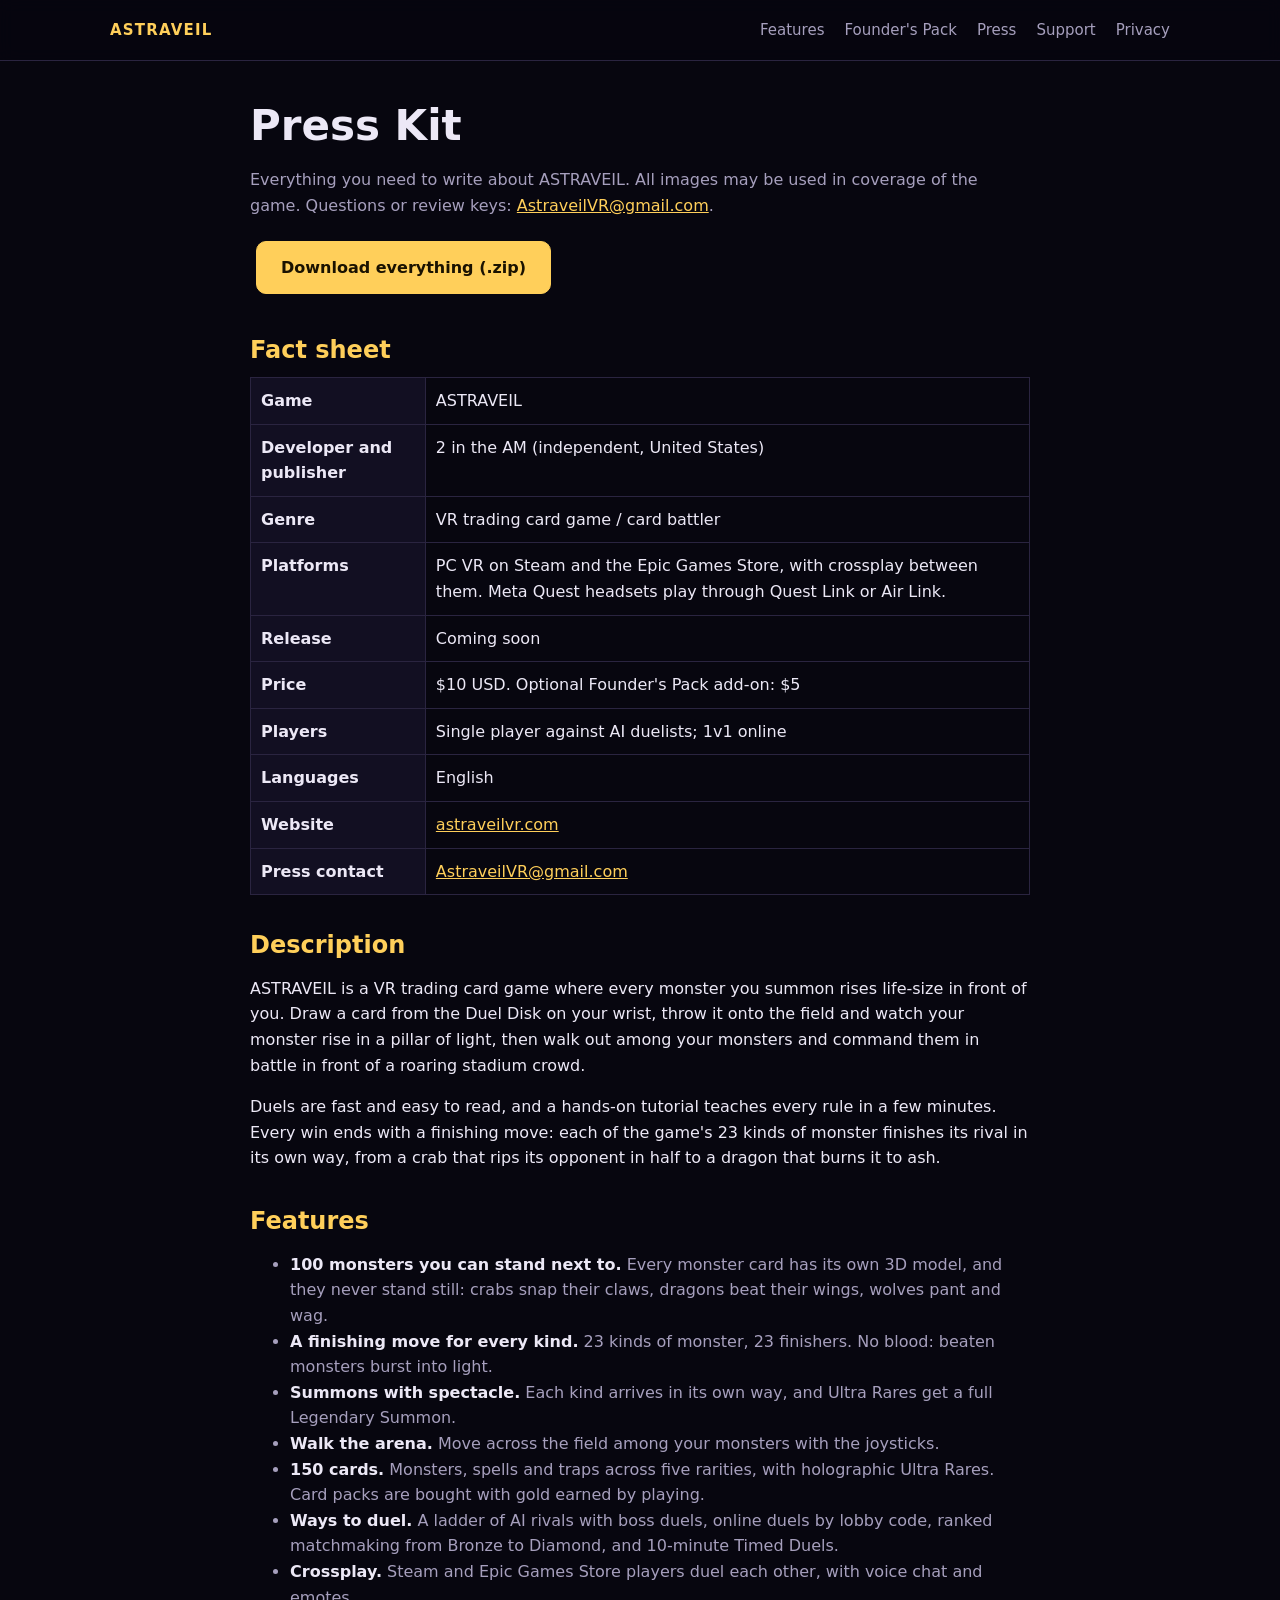
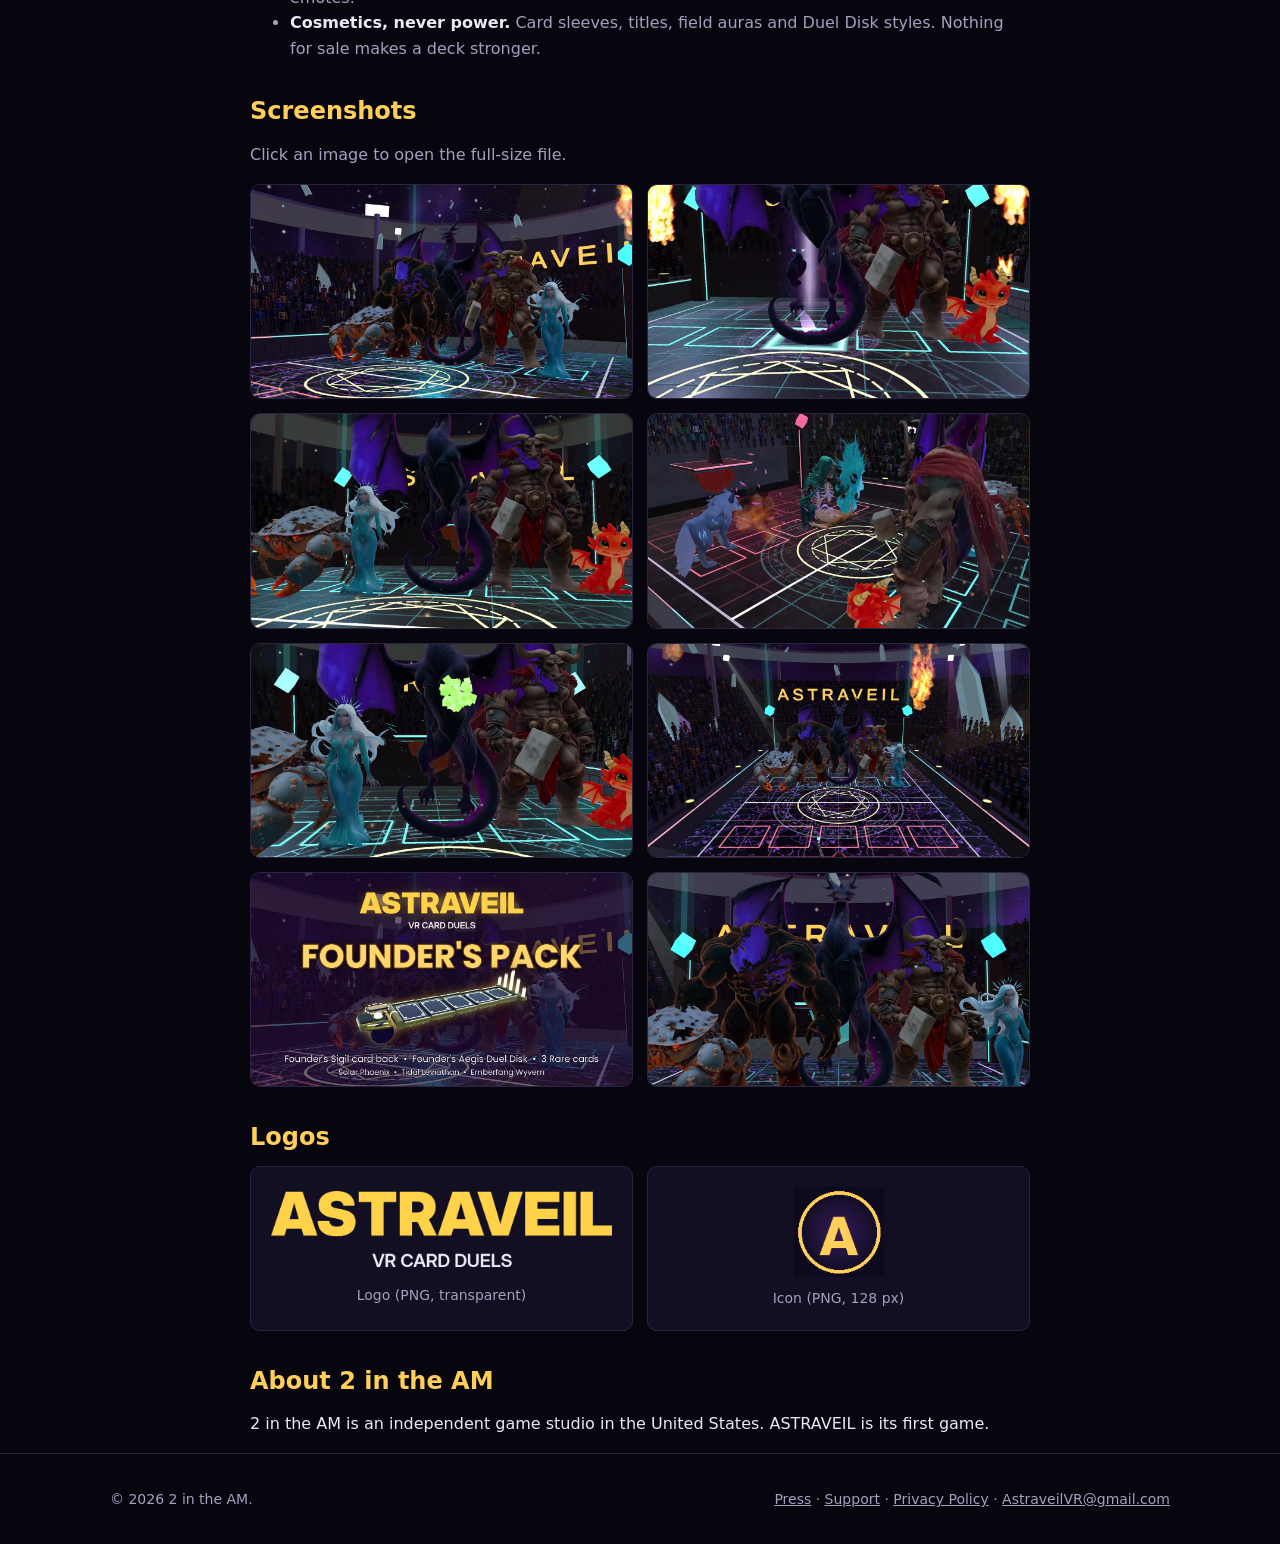
==== presskit.html @ 5bd17490 "Add press kit page and download zip" ====
<!doctype html><html lang="en"><head><meta charset="utf-8"><meta name="viewport" content="width=device-width,initial-scale=1"><title>Press Kit - ASTRAVEIL</title><meta name="description" content="ASTRAVEIL press kit: fact sheet, description, features, logos and screenshots for the VR card dueling game by 2 in the AM."><link rel="icon" href="/img/favicon.png"><link rel="stylesheet" href="/style.css"><meta property="og:title" content="Press Kit - ASTRAVEIL"><meta property="og:description" content="Fact sheet, description, features, logos and screenshots for ASTRAVEIL, a VR card dueling game."><meta property="og:image" content="https://astraveilvr.com/img/hero.jpg">
<style>.kit-shots{display:grid;gap:14px;grid-template-columns:repeat(auto-fit,minmax(260px,1fr));margin:14px 0}.kit-shots a{display:block}.kit-shots img{border-radius:10px;border:1px solid var(--line);aspect-ratio:16/9;object-fit:cover;width:100%}.kit-logos{display:grid;gap:14px;grid-template-columns:repeat(auto-fit,minmax(220px,1fr));margin:14px 0}.kit-logos a{display:grid;place-items:center;background:var(--panel);border:1px solid var(--line);border-radius:10px;padding:20px;min-height:140px;text-decoration:none;color:var(--muted);font-size:14px;gap:10px}.kit-logos img{max-height:90px;width:auto}.doc ul{color:var(--muted)}.doc ul strong{color:var(--text)}</style></head><body>
<nav><div class="wrap"><a class="brand" href="/">ASTRAVEIL</a><a href="/#features" class="hide-sm">Features</a><a href="/#founders" class="hide-sm">Founder&#39;s Pack</a><a href="/presskit.html">Press</a><a href="/support.html">Support</a><a href="/privacy.html">Privacy</a></div></nav>
<main class="wrap doc"><h1>Press Kit</h1><p class="muted">Everything you need to write about ASTRAVEIL. All images may be used in coverage of the game. Questions or review keys: <a href="mailto:AstraveilVR@gmail.com">AstraveilVR@gmail.com</a>.</p>
<p><a class="btn primary" href="/presskit.zip" download>Download everything (.zip)</a></p>

<h2>Fact sheet</h2>
<table><tbody>
<tr><th>Game</th><td>ASTRAVEIL</td></tr>
<tr><th>Developer and publisher</th><td>2 in the AM (independent, United States)</td></tr>
<tr><th>Genre</th><td>VR trading card game / card battler</td></tr>
<tr><th>Platforms</th><td>PC VR on Steam and the Epic Games Store, with crossplay between them. Meta Quest headsets play through Quest Link or Air Link.</td></tr>
<tr><th>Release</th><td>Coming soon</td></tr>
<tr><th>Price</th><td>$10 USD. Optional Founder's Pack add-on: $5</td></tr>
<tr><th>Players</th><td>Single player against AI duelists; 1v1 online</td></tr>
<tr><th>Languages</th><td>English</td></tr>
<tr><th>Website</th><td><a href="https://astraveilvr.com">astraveilvr.com</a></td></tr>
<tr><th>Press contact</th><td><a href="mailto:AstraveilVR@gmail.com">AstraveilVR@gmail.com</a></td></tr>
</tbody></table>

<h2>Description</h2>
<p>ASTRAVEIL is a VR trading card game where every monster you summon rises life-size in front of you. Draw a card from the Duel Disk on your wrist, throw it onto the field and watch your monster rise in a pillar of light, then walk out among your monsters and command them in battle in front of a roaring stadium crowd.</p>
<p>Duels are fast and easy to read, and a hands-on tutorial teaches every rule in a few minutes. Every win ends with a finishing move: each of the game's 23 kinds of monster finishes its rival in its own way, from a crab that rips its opponent in half to a dragon that burns it to ash.</p>

<h2>Features</h2>
<ul>
<li><strong>100 monsters you can stand next to.</strong> Every monster card has its own 3D model, and they never stand still: crabs snap their claws, dragons beat their wings, wolves pant and wag.</li>
<li><strong>A finishing move for every kind.</strong> 23 kinds of monster, 23 finishers. No blood: beaten monsters burst into light.</li>
<li><strong>Summons with spectacle.</strong> Each kind arrives in its own way, and Ultra Rares get a full Legendary Summon.</li>
<li><strong>Walk the arena.</strong> Move across the field among your monsters with the joysticks.</li>
<li><strong>150 cards.</strong> Monsters, spells and traps across five rarities, with holographic Ultra Rares. Card packs are bought with gold earned by playing.</li>
<li><strong>Ways to duel.</strong> A ladder of AI rivals with boss duels, online duels by lobby code, ranked matchmaking from Bronze to Diamond, and 10-minute Timed Duels.</li>
<li><strong>Crossplay.</strong> Steam and Epic Games Store players duel each other, with voice chat and emotes.</li>
<li><strong>Cosmetics, never power.</strong> Card sleeves, titles, field auras and Duel Disk styles. Nothing for sale makes a deck stronger.</li>
</ul>

<h2>Screenshots</h2>
<p class="muted">Click an image to open the full-size file.</p>
<div class="kit-shots">
<a href="/img/shot1.jpg" download><img src="/img/shot1.jpg" alt="Monsters lined up in the arena" loading="lazy"></a>
<a href="/img/shot2.jpg" download><img src="/img/shot2.jpg" alt="Duel gameplay" loading="lazy"></a>
<a href="/img/shot3.jpg" download><img src="/img/shot3.jpg" alt="Duel gameplay" loading="lazy"></a>
<a href="/img/shot4.jpg" download><img src="/img/shot4.jpg" alt="Duel gameplay" loading="lazy"></a>
<a href="/img/shot5.jpg" download><img src="/img/shot5.jpg" alt="Duel gameplay" loading="lazy"></a>
<a href="/img/shot6.jpg" download><img src="/img/shot6.jpg" alt="The arena from above" loading="lazy"></a>
<a href="/img/founders.jpg" download><img src="/img/founders.jpg" alt="The Founder's Pack" loading="lazy"></a>
<a href="/img/hero.jpg" download><img src="/img/hero.jpg" alt="ASTRAVEIL key art" loading="lazy"></a>
</div>

<h2>Logos</h2>
<div class="kit-logos">
<a href="/img/logo.png" download><img src="/img/logo.png" alt="ASTRAVEIL logo">Logo (PNG, transparent)</a>
<a href="/img/app_logo_128.png" download><img src="/img/app_logo_128.png" alt="ASTRAVEIL icon">Icon (PNG, 128 px)</a>
</div>

<h2>About 2 in the AM</h2>
<p>2 in the AM is an independent game studio in the United States. ASTRAVEIL is its first game.</p>
</main>
<footer><div class="wrap"><span>&copy; 2026 2 in the AM.</span><span><a href="/presskit.html">Press</a> &middot; <a href="/support.html">Support</a> &middot; <a href="/privacy.html">Privacy Policy</a> &middot; <a href="mailto:AstraveilVR@gmail.com">AstraveilVR@gmail.com</a></span></div></footer>
</body></html>
---- style.css ----
:root{--bg:#07060f;--panel:#120f22;--line:#2a2440;--text:#ece8f6;--muted:#a69fbd;--gold:#ffcf5a;--violet:#a774ff}
*{box-sizing:border-box}html{scroll-behavior:smooth}
body{margin:0;background:var(--bg);color:var(--text);font:16px/1.6 "Poppins",system-ui,-apple-system,"Segoe UI",Roboto,Arial,sans-serif}
a{color:var(--gold)}a:hover{color:#fff}
img{max-width:100%;display:block}
.wrap{max-width:1100px;margin:0 auto;padding:0 20px}
nav{position:sticky;top:0;z-index:5;background:rgba(7,6,15,.85);backdrop-filter:blur(8px);border-bottom:1px solid var(--line)}
nav .wrap{display:flex;align-items:center;gap:20px;height:60px}
nav .brand{font-weight:800;letter-spacing:.08em;color:var(--gold);text-decoration:none;margin-right:auto}
nav a{color:var(--muted);text-decoration:none;font-size:15px}nav a:hover{color:#fff}
.hero{position:relative;min-height:72vh;display:grid;place-items:center;text-align:center;background:#000 url(img/hero.jpg) center/cover no-repeat}
.hero::after{content:"";position:absolute;inset:0;background:linear-gradient(180deg,rgba(7,6,15,.2),rgba(7,6,15,.55) 60%,var(--bg))}
.hero .inner{position:relative;z-index:1;padding:80px 20px}
.hero img.logo{width:min(560px,85vw);margin:0 auto 18px;filter:drop-shadow(0 6px 24px rgba(0,0,0,.7))}
.hero p{font-size:clamp(18px,2.4vw,22px);max-width:640px;margin:0 auto 28px;color:#fff;text-shadow:0 2px 12px #000}
.btn{display:inline-block;padding:13px 24px;border-radius:10px;font-weight:700;text-decoration:none;margin:6px;border:1px solid var(--gold)}
.btn.primary{background:var(--gold);color:#1a1200}.btn.primary:hover{background:#fff;color:#000}
.btn.ghost{color:var(--gold)}.btn.ghost:hover{background:rgba(255,207,90,.12);color:#fff}
section{padding:70px 0}
h1,h2,h3{line-height:1.2}h2{font-size:clamp(26px,3.5vw,36px);margin:0 0 14px}
.lead{color:var(--muted);max-width:720px;margin:0 0 36px}
.grid{display:grid;gap:20px;grid-template-columns:repeat(auto-fit,minmax(300px,1fr))}
.card{background:var(--panel);border:1px solid var(--line);border-radius:14px;padding:22px}
.card h3{margin:0 0 8px;color:var(--gold);font-size:19px}.card p{margin:0;color:var(--muted)}
.shots{display:grid;gap:14px;grid-template-columns:repeat(auto-fit,minmax(300px,1fr))}
.shots img{border-radius:12px;border:1px solid var(--line);aspect-ratio:16/9;object-fit:cover;width:100%}
.founders{display:grid;gap:30px;grid-template-columns:1.1fr 1fr;align-items:center}
.founders img{border-radius:14px;border:1px solid #6b4a12}
.founders ul{padding-left:20px;color:var(--muted)}
@media(max-width:800px){.founders{grid-template-columns:1fr}nav .wrap{gap:14px}nav a.hide-sm{display:none}}
.doc{max-width:820px}.doc h1{font-size:clamp(30px,4vw,42px);margin:40px 0 6px}.doc h2{font-size:24px;margin:36px 0 10px;color:var(--gold)}
.doc table{width:100%;border-collapse:collapse;margin:12px 0}.doc th,.doc td{border:1px solid var(--line);padding:10px;text-align:left;vertical-align:top}.doc th{background:var(--panel)}
.muted{color:var(--muted)}
footer{border-top:1px solid var(--line);padding:34px 0;color:var(--muted);font-size:14px}
footer .wrap{display:flex;flex-wrap:wrap;gap:18px;justify-content:space-between}footer a{color:var(--muted)}
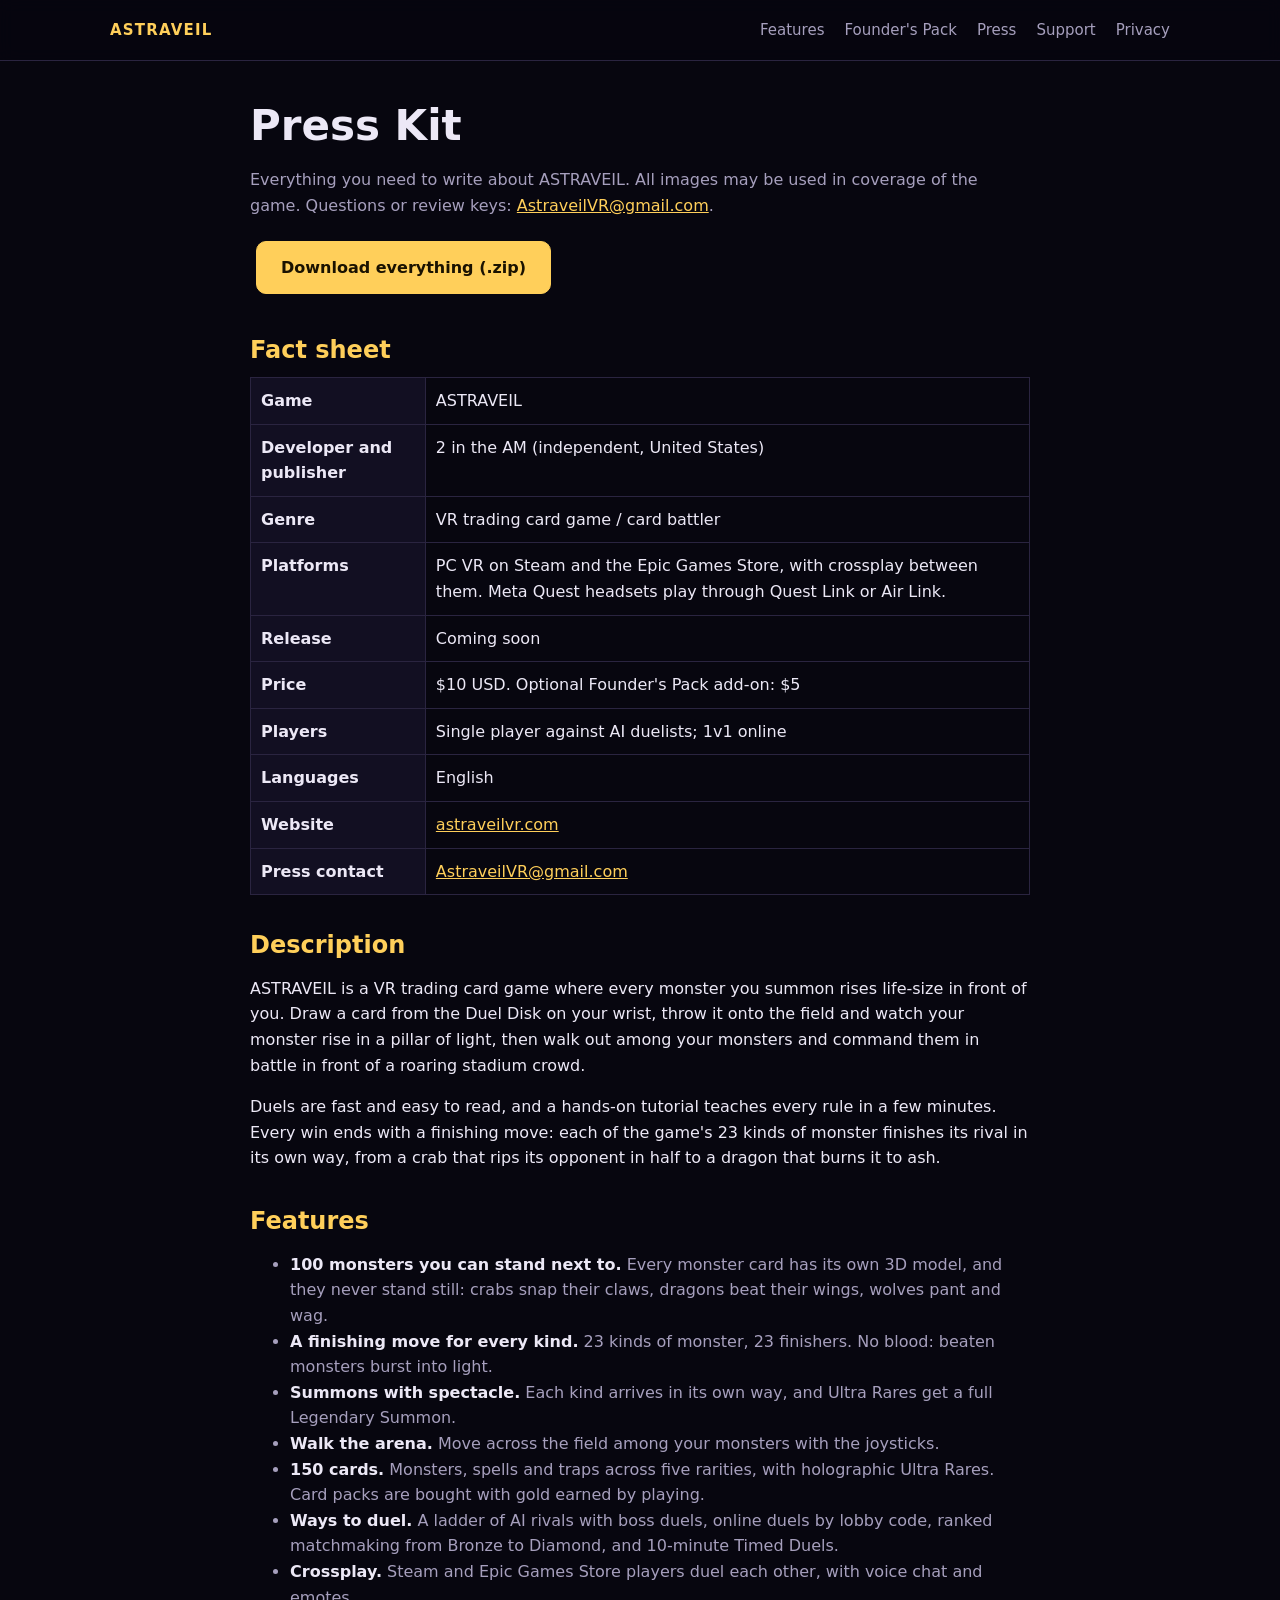
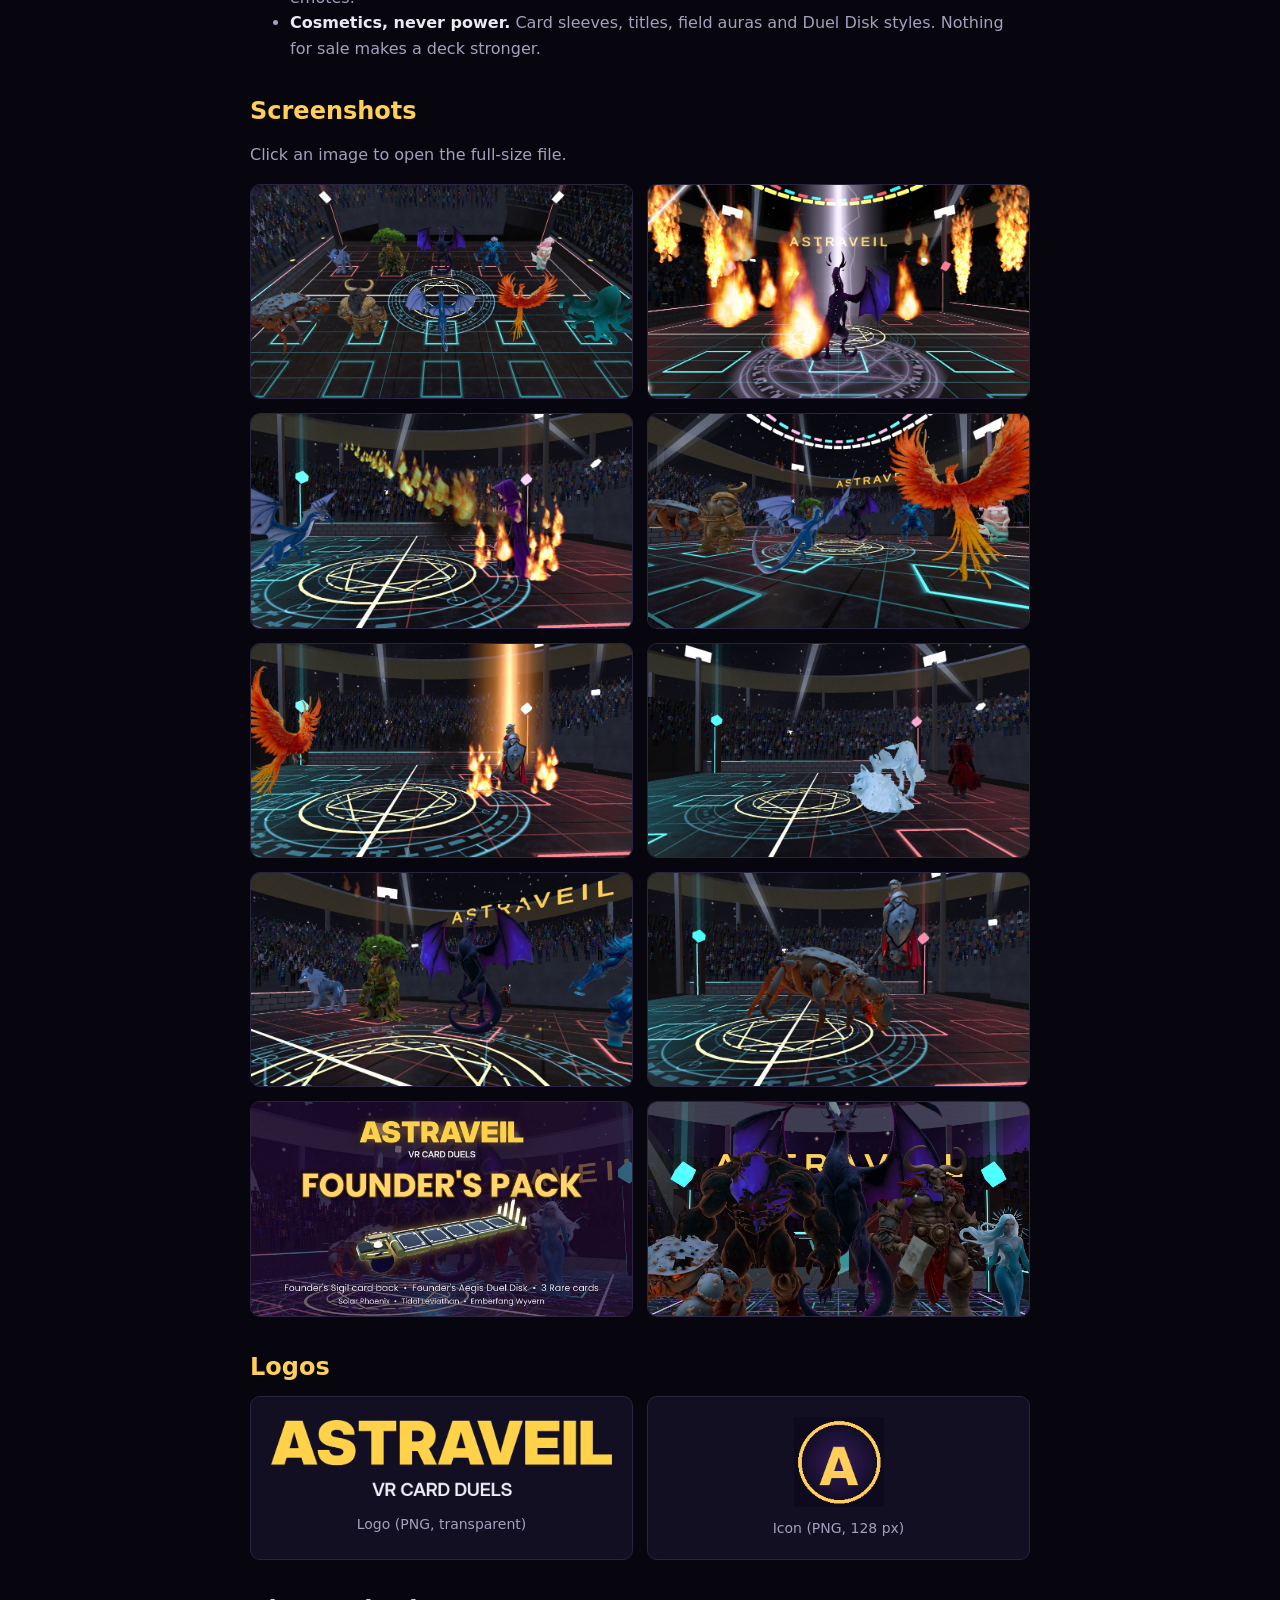
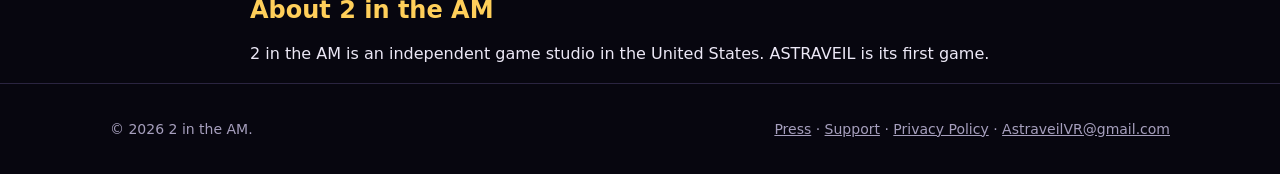
==== commit 1a8b6672: "New screenshots from the wider arena: summons and finishing moves" ====
--- a/presskit.html
+++ b/presskit.html
@@ -37,12 +37,14 @@
 <h2>Screenshots</h2>
 <p class="muted">Click an image to open the full-size file.</p>
 <div class="kit-shots">
-<a href="/img/shot1.jpg" download><img src="/img/shot1.jpg" alt="Monsters lined up in the arena" loading="lazy"></a>
-<a href="/img/shot2.jpg" download><img src="/img/shot2.jpg" alt="Duel gameplay" loading="lazy"></a>
-<a href="/img/shot3.jpg" download><img src="/img/shot3.jpg" alt="Duel gameplay" loading="lazy"></a>
-<a href="/img/shot4.jpg" download><img src="/img/shot4.jpg" alt="Duel gameplay" loading="lazy"></a>
-<a href="/img/shot5.jpg" download><img src="/img/shot5.jpg" alt="Duel gameplay" loading="lazy"></a>
-<a href="/img/shot6.jpg" download><img src="/img/shot6.jpg" alt="The arena from above" loading="lazy"></a>
+<a href="/img/shot1.jpg" download><img src="/img/shot1.jpg" alt="Ten monsters facing off across the arena" loading="lazy"></a>
+<a href="/img/shot2.jpg" download><img src="/img/shot2.jpg" alt="An Ultra Rare's Legendary Summon" loading="lazy"></a>
+<a href="/img/shot3.jpg" download><img src="/img/shot3.jpg" alt="A dragon's finishing move" loading="lazy"></a>
+<a href="/img/shot4.jpg" download><img src="/img/shot4.jpg" alt="Your view in VR, standing among your monsters" loading="lazy"></a>
+<a href="/img/shot5.jpg" download><img src="/img/shot5.jpg" alt="The phoenix's Solar Pyre finishing move" loading="lazy"></a>
+<a href="/img/shot6.jpg" download><img src="/img/shot6.jpg" alt="The ronin's Iaido finishing move" loading="lazy"></a>
+<a href="/img/shot7.jpg" download><img src="/img/shot7.jpg" alt="The rival's monsters" loading="lazy"></a>
+<a href="/img/shot8.jpg" download><img src="/img/shot8.jpg" alt="The crab lifts its rival before ripping it in half" loading="lazy"></a>
 <a href="/img/founders.jpg" download><img src="/img/founders.jpg" alt="The Founder's Pack" loading="lazy"></a>
 <a href="/img/hero.jpg" download><img src="/img/hero.jpg" alt="ASTRAVEIL key art" loading="lazy"></a>
 </div>
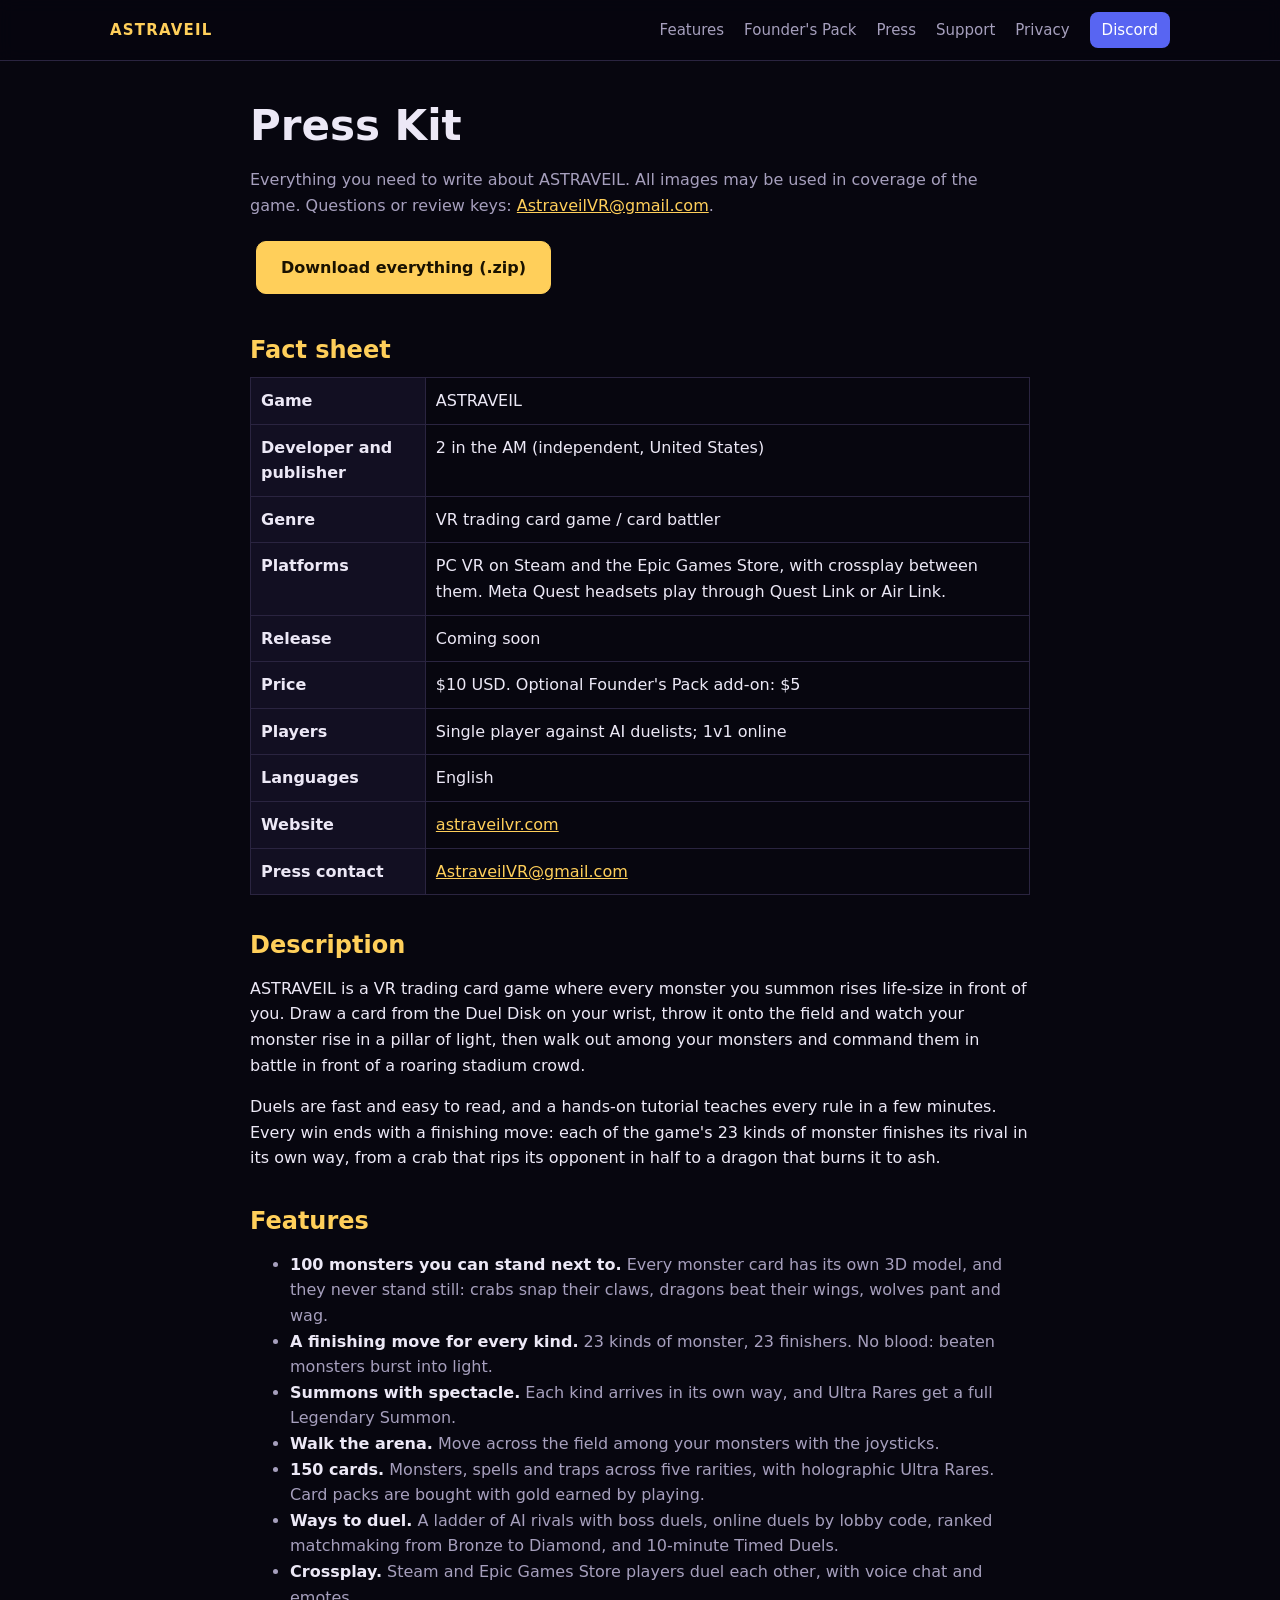
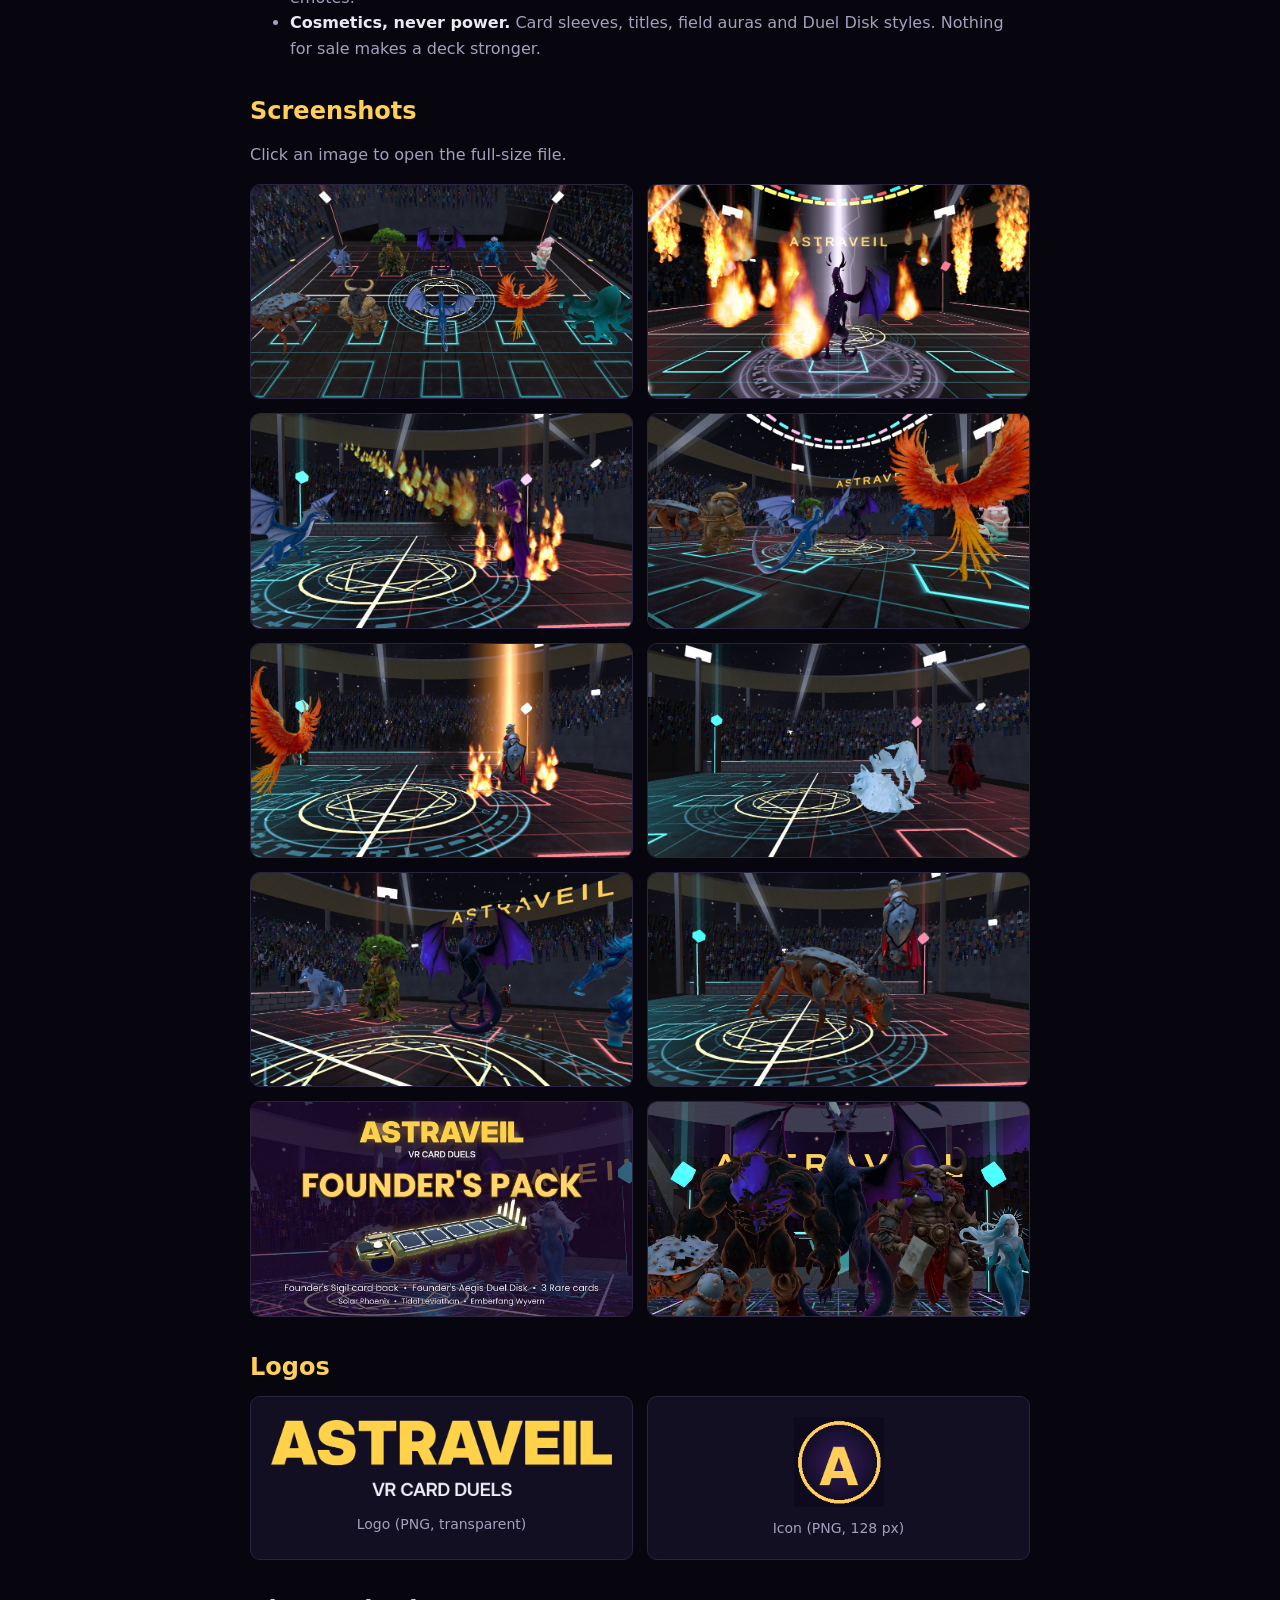
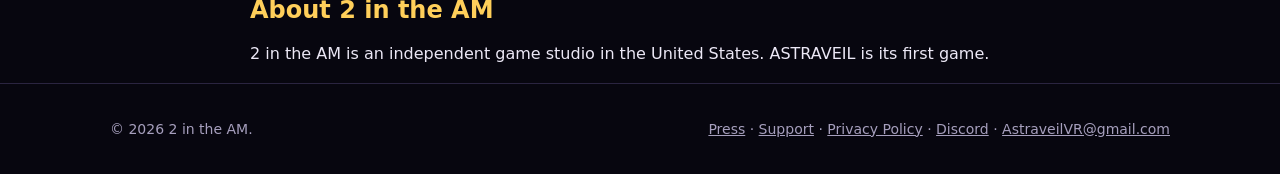
==== commit 53b19534: "Add Discord link to the site Discord button in the nav, hero, Coming soon section, footer and Suppor" ====
--- a/presskit.html
+++ b/presskit.html
@@ -1,6 +1,6 @@
 <!doctype html><html lang="en"><head><meta charset="utf-8"><meta name="viewport" content="width=device-width,initial-scale=1"><title>Press Kit - ASTRAVEIL</title><meta name="description" content="ASTRAVEIL press kit: fact sheet, description, features, logos and screenshots for the VR card dueling game by 2 in the AM."><link rel="icon" href="/img/favicon.png"><link rel="stylesheet" href="/style.css"><meta property="og:title" content="Press Kit - ASTRAVEIL"><meta property="og:description" content="Fact sheet, description, features, logos and screenshots for ASTRAVEIL, a VR card dueling game."><meta property="og:image" content="https://astraveilvr.com/img/hero.jpg">
 <style>.kit-shots{display:grid;gap:14px;grid-template-columns:repeat(auto-fit,minmax(260px,1fr));margin:14px 0}.kit-shots a{display:block}.kit-shots img{border-radius:10px;border:1px solid var(--line);aspect-ratio:16/9;object-fit:cover;width:100%}.kit-logos{display:grid;gap:14px;grid-template-columns:repeat(auto-fit,minmax(220px,1fr));margin:14px 0}.kit-logos a{display:grid;place-items:center;background:var(--panel);border:1px solid var(--line);border-radius:10px;padding:20px;min-height:140px;text-decoration:none;color:var(--muted);font-size:14px;gap:10px}.kit-logos img{max-height:90px;width:auto}.doc ul{color:var(--muted)}.doc ul strong{color:var(--text)}</style></head><body>
-<nav><div class="wrap"><a class="brand" href="/">ASTRAVEIL</a><a href="/#features" class="hide-sm">Features</a><a href="/#founders" class="hide-sm">Founder&#39;s Pack</a><a href="/presskit.html">Press</a><a href="/support.html">Support</a><a href="/privacy.html">Privacy</a></div></nav>
+<nav><div class="wrap"><a class="brand" href="/">ASTRAVEIL</a><a href="/#features" class="hide-sm">Features</a><a href="/#founders" class="hide-sm">Founder&#39;s Pack</a><a href="/presskit.html">Press</a><a href="/support.html">Support</a><a href="/privacy.html" class="hide-sm">Privacy</a><a href="https://discord.gg/2fbKgtFRE5" class="discord-nav" target="_blank" rel="noopener">Discord</a></div></nav>
 <main class="wrap doc"><h1>Press Kit</h1><p class="muted">Everything you need to write about ASTRAVEIL. All images may be used in coverage of the game. Questions or review keys: <a href="mailto:AstraveilVR@gmail.com">AstraveilVR@gmail.com</a>.</p>
 <p><a class="btn primary" href="/presskit.zip" download>Download everything (.zip)</a></p>
 
@@ -58,5 +58,5 @@
 <h2>About 2 in the AM</h2>
 <p>2 in the AM is an independent game studio in the United States. ASTRAVEIL is its first game.</p>
 </main>
-<footer><div class="wrap"><span>&copy; 2026 2 in the AM.</span><span><a href="/presskit.html">Press</a> &middot; <a href="/support.html">Support</a> &middot; <a href="/privacy.html">Privacy Policy</a> &middot; <a href="mailto:AstraveilVR@gmail.com">AstraveilVR@gmail.com</a></span></div></footer>
+<footer><div class="wrap"><span>&copy; 2026 2 in the AM.</span><span><a href="/presskit.html">Press</a> &middot; <a href="/support.html">Support</a> &middot; <a href="/privacy.html">Privacy Policy</a> &middot; <a href="https://discord.gg/2fbKgtFRE5" target="_blank" rel="noopener">Discord</a> &middot; <a href="mailto:AstraveilVR@gmail.com">AstraveilVR@gmail.com</a></span></div></footer>
 </body></html>
--- a/style.css
+++ b/style.css
@@ -33,3 +33,6 @@
 .muted{color:var(--muted)}
 footer{border-top:1px solid var(--line);padding:34px 0;color:var(--muted);font-size:14px}
 footer .wrap{display:flex;flex-wrap:wrap;gap:18px;justify-content:space-between}footer a{color:var(--muted)}
+.btn.discord{background:#5865F2;border-color:#5865F2;color:#fff}.btn.discord:hover{background:#7983f5;color:#fff}
+nav a.discord-nav{color:#fff;background:#5865F2;padding:6px 12px;border-radius:8px}nav a.discord-nav:hover{background:#7983f5}
+@media(max-width:600px){.doc table{font-size:14px;word-break:break-word}.doc th,.doc td{padding:7px}}
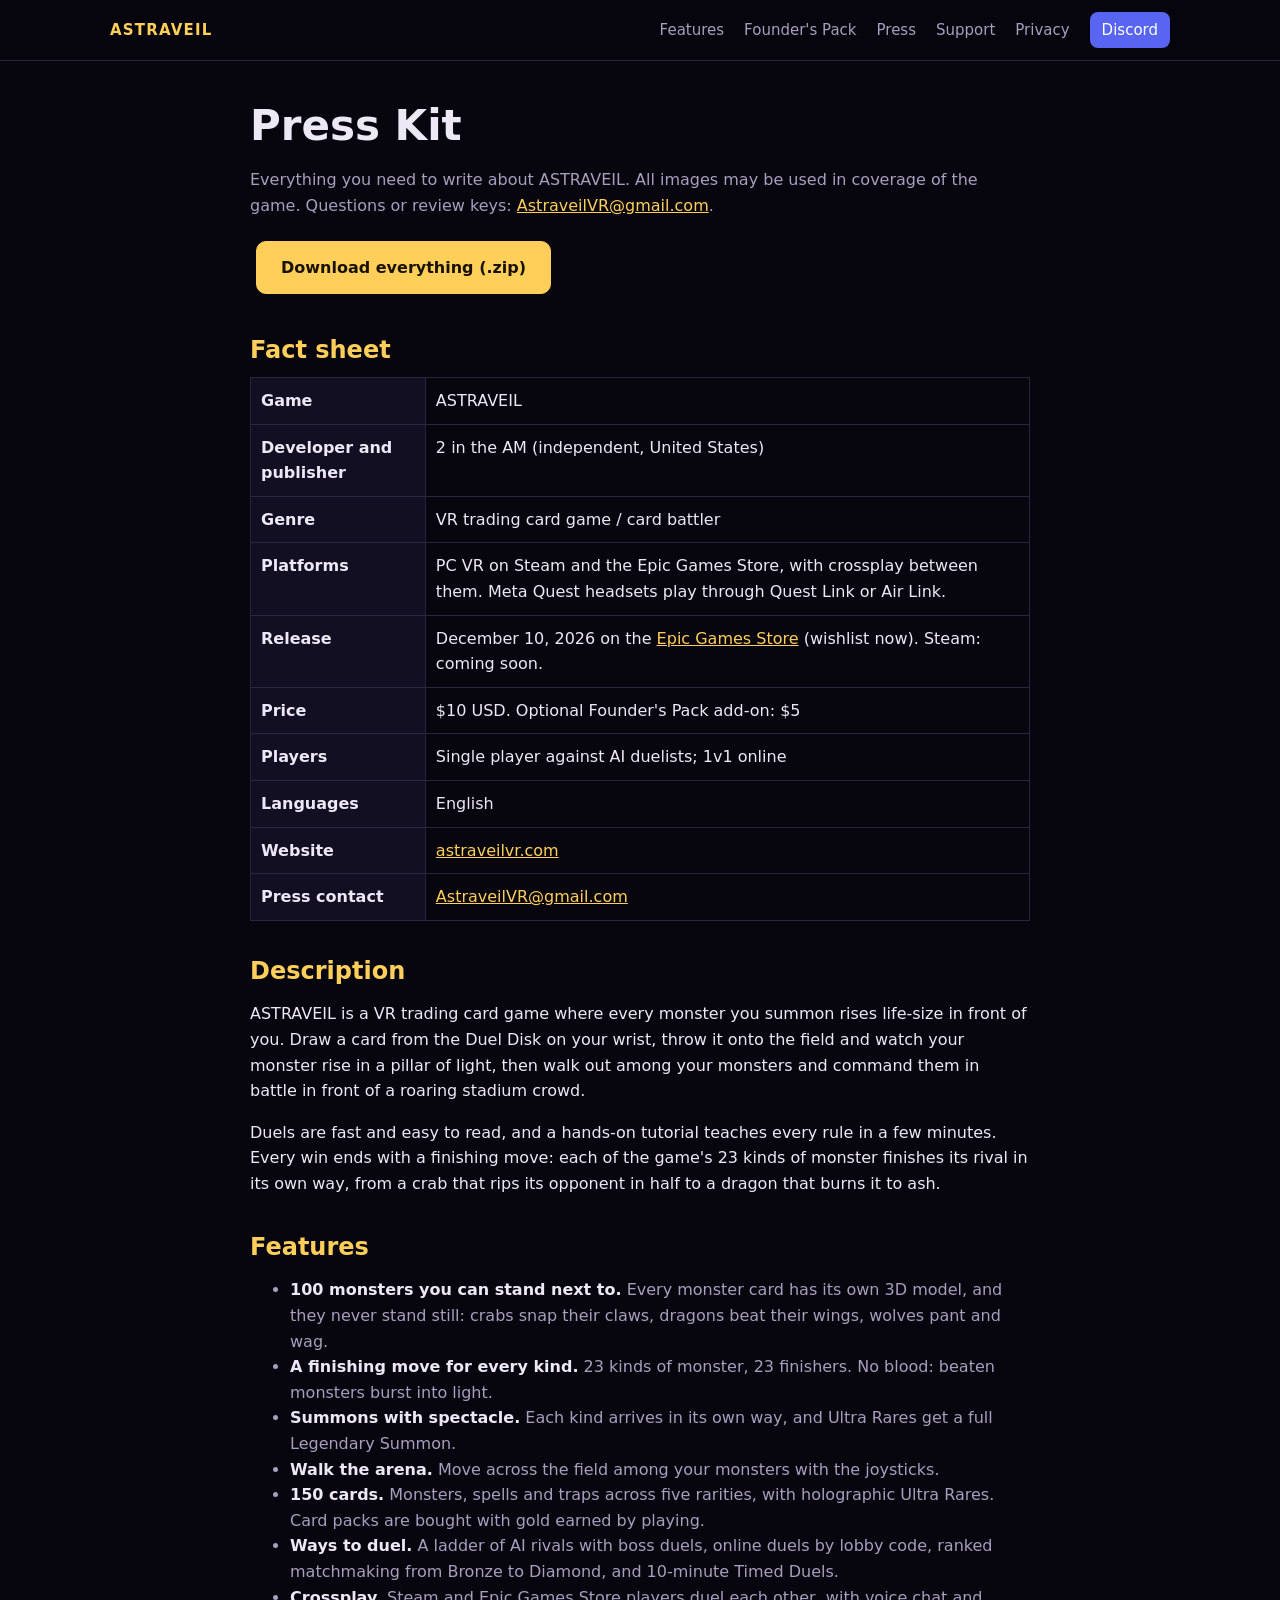
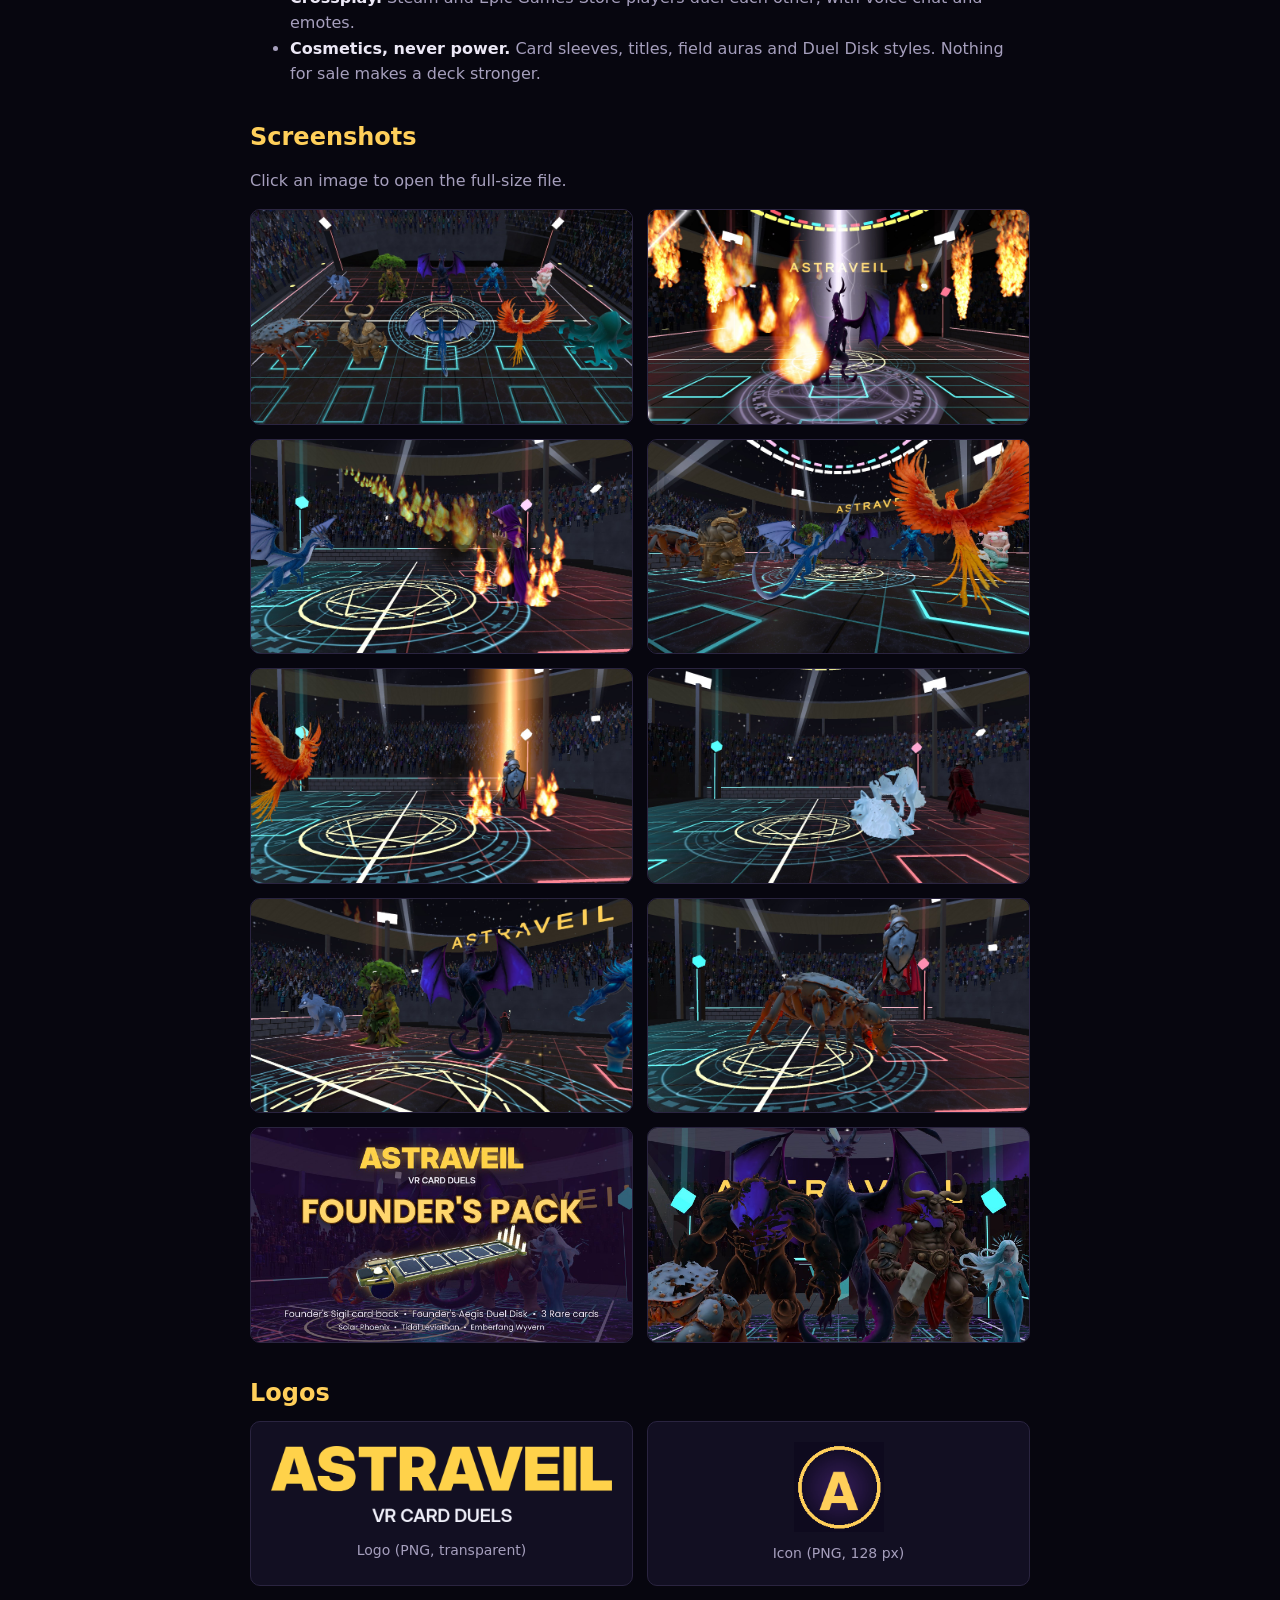
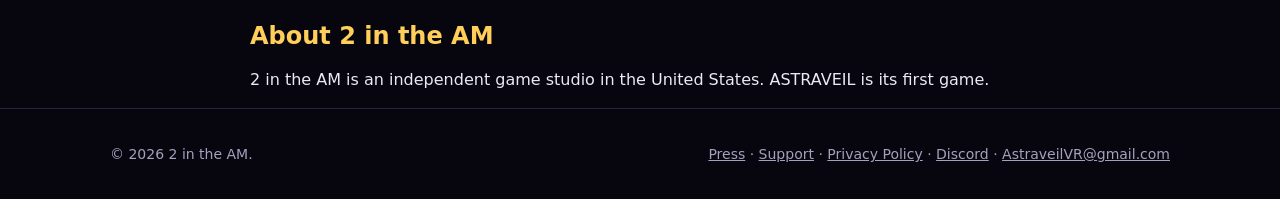
==== commit 112019da: "Add Epic store wishlist link" ====
--- a/presskit.html
+++ b/presskit.html
@@ -10,7 +10,7 @@
 <tr><th>Developer and publisher</th><td>2 in the AM (independent, United States)</td></tr>
 <tr><th>Genre</th><td>VR trading card game / card battler</td></tr>
 <tr><th>Platforms</th><td>PC VR on Steam and the Epic Games Store, with crossplay between them. Meta Quest headsets play through Quest Link or Air Link.</td></tr>
-<tr><th>Release</th><td>Coming soon</td></tr>
+<tr><th>Release</th><td>December 10, 2026 on the <a href="https://store.epicgames.com/p/astraveil-9b8cca">Epic Games Store</a> (wishlist now). Steam: coming soon.</td></tr>
 <tr><th>Price</th><td>$10 USD. Optional Founder's Pack add-on: $5</td></tr>
 <tr><th>Players</th><td>Single player against AI duelists; 1v1 online</td></tr>
 <tr><th>Languages</th><td>English</td></tr>
